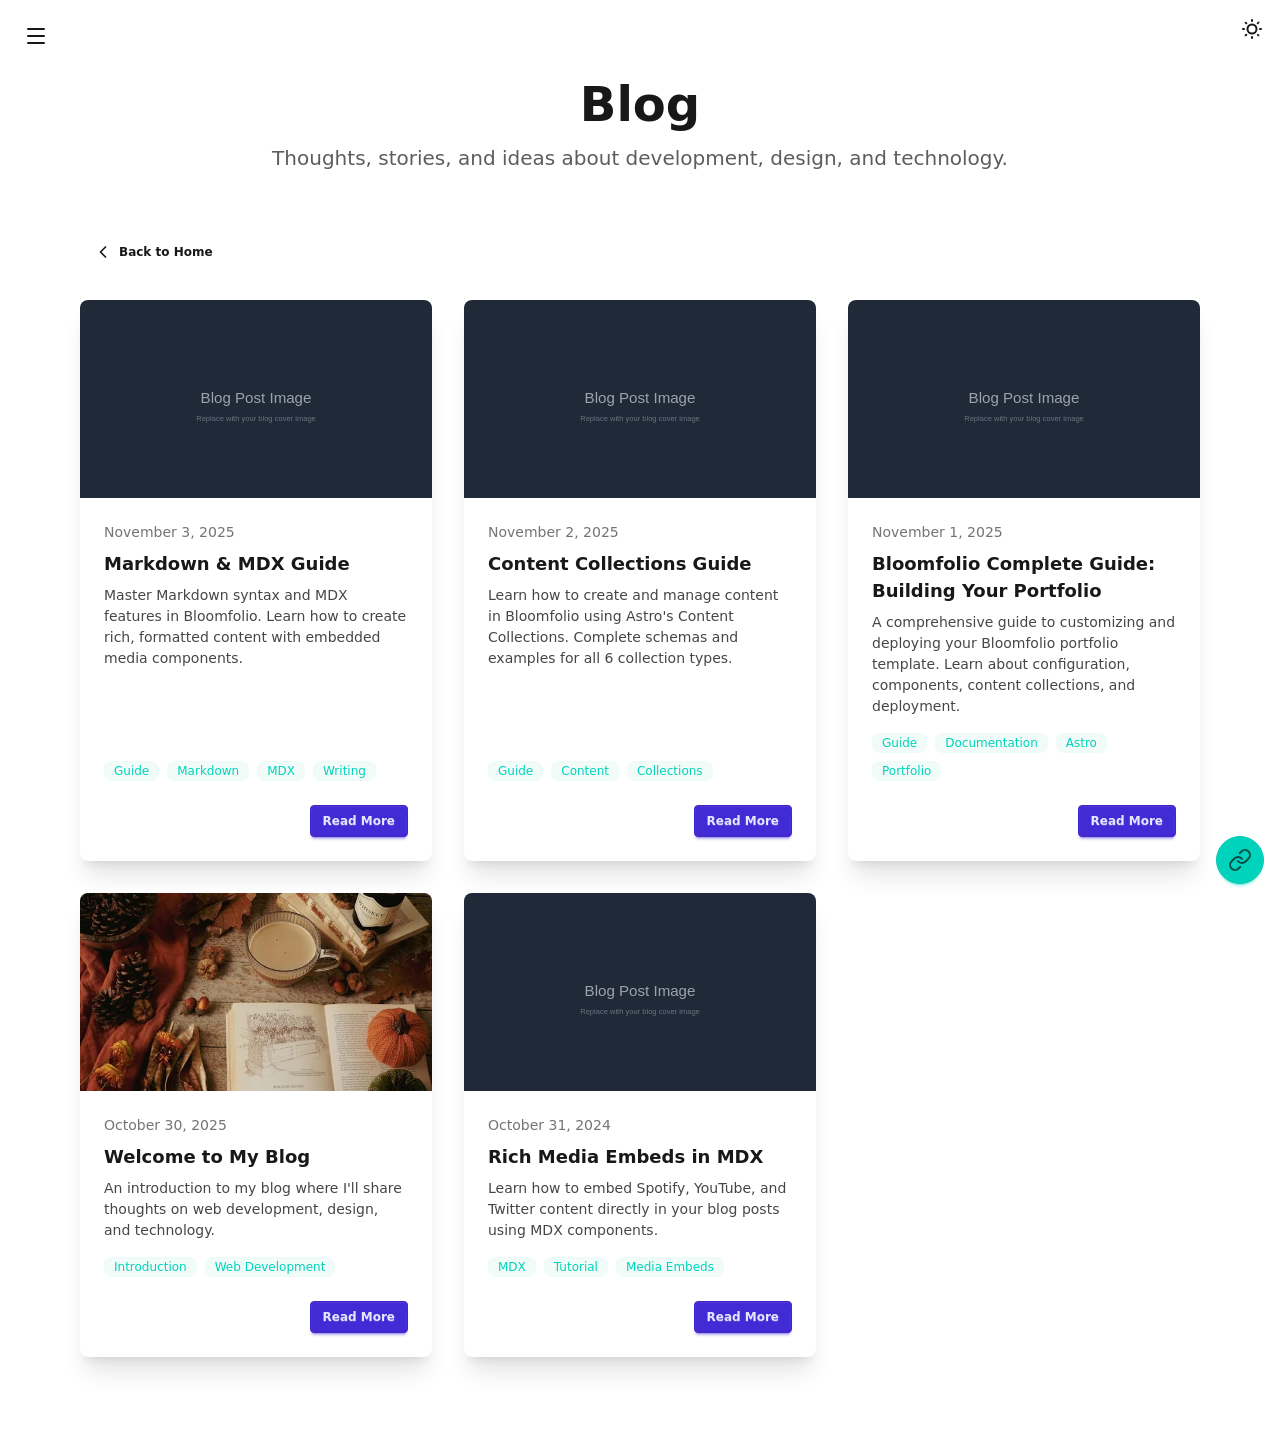
==== blog/index.html @ 1ecccb60 "Deploy creative site - 66a330e2625cd8b9a84252e599fe487ab32fcddf ross-kirk/mainpage-bloomfolio@66a330" ====
<!DOCTYPE html><html lang="en" data-astro-transition-scope="astro-smooz4hq-1"> <head><meta charset="UTF-8"><meta name="viewport" content="width=device-width"><meta name="description" content="Read my latest blog posts and articles"><link rel="icon" type="image/svg+xml" href="/favicon.svg"><meta name="generator" content="Astro v5.16.6"><title>Blog - Bloomfolio</title><!-- View Transitions --><meta name="astro-view-transitions-enabled" content="true"><meta name="astro-view-transitions-fallback" content="animate"><script type="module" src="/_astro/ClientRouter.astro_astro_type_script_index_0_lang.QW52Ox2j.js"></script><!-- Open Graph / Social Media --><meta property="og:title" content="Blog - Bloomfolio"><meta property="og:description" content="Read my latest blog posts and articles"><meta property="og:type" content="website"><meta property="og:url" content="http://localhost:4323"><meta property="og:image" content="http://localhost:4323/images/og_home.png"><!-- Twitter --><meta name="twitter:card" content="summary_large_image"><meta name="twitter:title" content="Blog - Bloomfolio"><meta name="twitter:description" content="Read my latest blog posts and articles"><meta name="twitter:image" content="http://localhost:4323/images/og_home.png"><!-- TikTok Embed Script --><script async src="https://www.tiktok.com/embed.js"></script><link rel="stylesheet" href="/_astro/_slug_.D7kKIoTO.css"><style>[data-astro-transition-scope="astro-smooz4hq-1"] { view-transition-name: astro-smooz4hq-1; }@layer astro { ::view-transition-old(astro-smooz4hq-1) { 
	animation-duration: 0.3s;
	animation-timing-function: ease-in-out;
	animation-fill-mode: forwards;
	animation-name: blurFadeOut; }::view-transition-new(astro-smooz4hq-1) { 
	animation-duration: 0.3s;
	animation-timing-function: ease-in-out;
	animation-fill-mode: backwards;
	animation-name: blurFadeIn; }[data-astro-transition=back]::view-transition-old(astro-smooz4hq-1) { 
	animation-duration: 0.3s;
	animation-timing-function: ease-in-out;
	animation-fill-mode: forwards;
	animation-name: blurFadeOut; }[data-astro-transition=back]::view-transition-new(astro-smooz4hq-1) { 
	animation-duration: 0.3s;
	animation-timing-function: ease-in-out;
	animation-fill-mode: backwards;
	animation-name: blurFadeIn; } }[data-astro-transition-fallback="old"] [data-astro-transition-scope="astro-smooz4hq-1"],
			[data-astro-transition-fallback="old"][data-astro-transition-scope="astro-smooz4hq-1"] { 
	animation-duration: 0.3s;
	animation-timing-function: ease-in-out;
	animation-fill-mode: forwards;
	animation-name: blurFadeOut; }[data-astro-transition-fallback="new"] [data-astro-transition-scope="astro-smooz4hq-1"],
			[data-astro-transition-fallback="new"][data-astro-transition-scope="astro-smooz4hq-1"] { 
	animation-duration: 0.3s;
	animation-timing-function: ease-in-out;
	animation-fill-mode: backwards;
	animation-name: blurFadeIn; }[data-astro-transition=back][data-astro-transition-fallback="old"] [data-astro-transition-scope="astro-smooz4hq-1"],
			[data-astro-transition=back][data-astro-transition-fallback="old"][data-astro-transition-scope="astro-smooz4hq-1"] { 
	animation-duration: 0.3s;
	animation-timing-function: ease-in-out;
	animation-fill-mode: forwards;
	animation-name: blurFadeOut; }[data-astro-transition=back][data-astro-transition-fallback="new"] [data-astro-transition-scope="astro-smooz4hq-1"],
			[data-astro-transition=back][data-astro-transition-fallback="new"][data-astro-transition-scope="astro-smooz4hq-1"] { 
	animation-duration: 0.3s;
	animation-timing-function: ease-in-out;
	animation-fill-mode: backwards;
	animation-name: blurFadeIn; }</style></head> <body class="min-h-screen"> <!-- Burger Menu - Fixed Position --> <div class="burger-menu-container fixed top-4 left-4 z-50" data-astro-cid-barybgjo> <button id="burger-menu-btn" class="btn btn-circle btn-ghost" aria-label="Toggle navigation menu" aria-expanded="false" data-astro-cid-barybgjo> <svg xmlns="http://www.w3.org/2000/svg" width="24" height="24" viewBox="0 0 24 24" fill="none" stroke="currentColor" stroke-width="2" stroke-linecap="round" stroke-linejoin="round" id="menu-icon" data-astro-cid-barybgjo="true" class="lucide lucide-menu size-6"> <path d="M4 5h16"></path><path d="M4 12h16"></path><path d="M4 19h16"></path>  </svg> <svg xmlns="http://www.w3.org/2000/svg" width="24" height="24" viewBox="0 0 24 24" fill="none" stroke="currentColor" stroke-width="2" stroke-linecap="round" stroke-linejoin="round" id="close-icon" data-astro-cid-barybgjo="true" class="lucide lucide-x size-6 hidden"> <path d="M18 6 6 18"></path><path d="m6 6 12 12"></path>  </svg> </button> <nav id="burger-menu" class="menu bg-base-100 shadow-2xl rounded-box p-4 min-w-[200px] hidden absolute top-14 left-0" data-astro-cid-barybgjo> <ul class="menu-items" data-astro-cid-barybgjo> <li data-astro-cid-barybgjo> <a href="#hero" class="menu-item btn btn-ghost justify-start" data-section="hero" data-astro-cid-barybgjo> Home </a> </li><li data-astro-cid-barybgjo> <a href="#about" class="menu-item btn btn-ghost justify-start" data-section="about" data-astro-cid-barybgjo> About </a> </li><li data-astro-cid-barybgjo> <a href="#projects" class="menu-item btn btn-ghost justify-start" data-section="projects" data-astro-cid-barybgjo> Projects </a> </li><li data-astro-cid-barybgjo> <a href="#tiktok" class="menu-item btn btn-ghost justify-start" data-section="tiktok" data-astro-cid-barybgjo> TikTok </a> </li><li data-astro-cid-barybgjo> <a href="#blog" class="menu-item btn btn-ghost justify-start" data-section="blog" data-astro-cid-barybgjo> Blog </a> </li><li data-astro-cid-barybgjo> <a href="#contact" class="menu-item btn btn-ghost justify-start" data-section="contact" data-astro-cid-barybgjo> Contact </a> </li> </ul> </nav> </div> <script type="module">const o=document.getElementById("burger-menu-btn"),s=document.getElementById("burger-menu"),d=document.getElementById("menu-icon"),a=document.getElementById("close-icon"),r=document.querySelectorAll(".menu-item");let t=!1;o?.addEventListener("click",e=>{e.stopPropagation(),m()});s?.addEventListener("mouseleave",()=>{t&&i()});document.addEventListener("click",e=>{t&&!s?.contains(e.target)&&!o?.contains(e.target)&&i()});r.forEach(e=>{e.addEventListener("click",n=>{n.preventDefault();const c=e.getAttribute("data-section");c&&(l(c),i())})});function m(){t=!t,t?f():i()}function f(){s?.classList.remove("hidden"),d?.classList.add("hidden"),a?.classList.remove("hidden"),o?.setAttribute("aria-expanded","true"),t=!0}function i(){s?.classList.add("hidden"),d?.classList.remove("hidden"),a?.classList.add("hidden"),o?.setAttribute("aria-expanded","false"),t=!1}function l(e){if(e==="hero"){window.history.pushState(null,"","#"),window.scrollTo({top:0,behavior:"smooth"});return}const n=document.getElementById(e);if(n){window.history.pushState(null,"",`#${e}`);const u=n.offsetTop-80;window.scrollTo({top:u,behavior:"smooth"})}}if(window.location.hash){const e=window.location.hash.substring(1);setTimeout(()=>{l(e)},100)}</script>  <!-- Theme Controls - Fixed Position --> <div class="fixed top-4 right-4 z-50"> <label class="swap swap-rotate"> <input type="checkbox" class="theme-controller" value="dark"> <!-- sun icon --> <svg class="swap-off fill-current w-6 h-6" xmlns="http://www.w3.org/2000/svg" viewBox="0 0 24 24"> <path d="M5.64,17l-.71.71a1,1,0,0,0,0,1.41,1,1,0,0,0,1.41,0l.71-.71A1,1,0,0,0,5.64,17ZM5,12a1,1,0,0,0-1-1H3a1,1,0,0,0,0,2H4A1,1,0,0,0,5,12Zm7-7a1,1,0,0,0,1-1V3a1,1,0,0,0-2,0V4A1,1,0,0,0,12,5ZM5.64,7.05a1,1,0,0,0,.7.29,1,1,0,0,0,.71-.29,1,1,0,0,0,0-1.41l-.71-.71A1,1,0,0,0,4.93,6.34Zm12,.29a1,1,0,0,0,.7-.29l.71-.71a1,1,0,1,0-1.41-1.41L17,5.64a1,1,0,0,0,0,1.41A1,1,0,0,0,17.66,7.34ZM21,11H20a1,1,0,0,0,0,2h1a1,1,0,0,0,0-2Zm-9,8a1,1,0,0,0-1,1v1a1,1,0,0,0,2,0V20A1,1,0,0,0,12,19ZM18.36,17A1,1,0,0,0,17,18.36l.71.71a1,1,0,0,0,1.41,0,1,1,0,0,0,0-1.41ZM12,6.5A5.5,5.5,0,1,0,17.5,12,5.51,5.51,0,0,0,12,6.5Zm0,9A3.5,3.5,0,1,1,15.5,12,3.5,3.5,0,0,1,12,15.5Z"></path> </svg> <!-- moon icon --> <svg class="swap-on fill-current w-6 h-6" xmlns="http://www.w3.org/2000/svg" viewBox="0 0 24 24"> <path d="M21.64,13a1,1,0,0,0-1.05-.14,8.05,8.05,0,0,1-3.37.73A8.15,8.15,0,0,1,9.08,5.49a8.59,8.59,0,0,1,.25-2A1,1,0,0,0,8,2.36,10.14,10.14,0,1,0,22,14.05,1,1,0,0,0,21.64,13Zm-9.5,6.69A8.14,8.14,0,0,1,7.08,5.22v.27A10.15,10.15,0,0,0,17.22,15.63a9.79,9.79,0,0,0,2.1-.22A8.11,8.11,0,0,1,12.14,19.73Z"></path> </svg> </label> <script>
  // Set theme on page load based on localStorage or system preference
  function setTheme() {
    const theme = localStorage.getItem('theme') ||
                  (window.matchMedia('(prefers-color-scheme: dark)').matches ? 'dark' : 'light');
    document.documentElement.setAttribute('data-theme', theme);
    const toggle = document.querySelector('.theme-controller');
    if (toggle) {
      toggle.checked = theme === 'dark';
    }
  }

  // Update theme when toggle is clicked
  document.addEventListener('change', (e) => {
    const target = e.target;
    if (target.classList.contains('theme-controller')) {
      const theme = target.checked ? 'dark' : 'light';
      document.documentElement.setAttribute('data-theme', theme);
      localStorage.setItem('theme', theme);
    }
  });

  // Run on page load
  setTheme();

  // Run after view transitions
  document.addEventListener('astro:after-swap', setTheme);
</script> </div>  <main class="max-w-6xl mx-auto px-4 py-20"> <!-- Header --> <div class="text-center mb-16"> <h1 class="text-5xl font-bold mb-4">Blog</h1> <p class="text-xl text-base-content/70">
Thoughts, stories, and ideas about development, design, and technology.
</p> </div> <!-- Back to Home --> <div class="mb-8"> <a href="/" class="btn btn-ghost btn-sm"> <svg xmlns="http://www.w3.org/2000/svg" width="20" height="20" viewBox="0 0 24 24" fill="none" stroke="currentColor" stroke-width="2" stroke-linecap="round" stroke-linejoin="round"> <path d="m15 18-6-6 6-6"></path> </svg>
Back to Home
</a> </div> <!-- Blog Posts Grid --> <div class="grid grid-cols-1 md:grid-cols-2 lg:grid-cols-3 gap-8"> <article class="card bg-base-100 shadow-xl hover:shadow-2xl transition-shadow"> <figure class="aspect-video"> <img src="/_astro/placeholder-blog.uGWndONp_Z1JJ6SI.svg" alt="Markdown &#38; MDX Guide" loading="lazy" decoding="async" fetchpriority="auto" width="600" height="400" class="w-full h-full object-cover"> </figure> <div class="card-body"> <time class="text-sm text-base-content/60"> November 3, 2025 </time> <h2 class="card-title hover:text-primary transition-colors"> <a href="/blog/guides/markdown-guide">Markdown &amp; MDX Guide</a> </h2> <p class="text-base-content/80">Master Markdown syntax and MDX features in Bloomfolio. Learn how to create rich, formatted content with embedded media components.</p> <div class="flex flex-wrap gap-2 mt-2"> <span class="badge badge-sm badge-soft badge-accent">Guide</span><span class="badge badge-sm badge-soft badge-accent">Markdown</span><span class="badge badge-sm badge-soft badge-accent">MDX</span><span class="badge badge-sm badge-soft badge-accent">Writing</span> </div> <div class="card-actions justify-end mt-4"> <a href="/blog/guides/markdown-guide" class="btn btn-primary btn-sm">
Read More
</a> </div> </div> </article><article class="card bg-base-100 shadow-xl hover:shadow-2xl transition-shadow"> <figure class="aspect-video"> <img src="/_astro/placeholder-blog.uGWndONp_Z1JJ6SI.svg" alt="Content Collections Guide" loading="lazy" decoding="async" fetchpriority="auto" width="600" height="400" class="w-full h-full object-cover"> </figure> <div class="card-body"> <time class="text-sm text-base-content/60"> November 2, 2025 </time> <h2 class="card-title hover:text-primary transition-colors"> <a href="/blog/guides/content-collections-guide">Content Collections Guide</a> </h2> <p class="text-base-content/80">Learn how to create and manage content in Bloomfolio using Astro&#39;s Content Collections. Complete schemas and examples for all 6 collection types.</p> <div class="flex flex-wrap gap-2 mt-2"> <span class="badge badge-sm badge-soft badge-accent">Guide</span><span class="badge badge-sm badge-soft badge-accent">Content</span><span class="badge badge-sm badge-soft badge-accent">Collections</span> </div> <div class="card-actions justify-end mt-4"> <a href="/blog/guides/content-collections-guide" class="btn btn-primary btn-sm">
Read More
</a> </div> </div> </article><article class="card bg-base-100 shadow-xl hover:shadow-2xl transition-shadow"> <figure class="aspect-video"> <img src="/_astro/placeholder-blog.uGWndONp_Z1JJ6SI.svg" alt="Bloomfolio Complete Guide: Building Your Portfolio" loading="lazy" decoding="async" fetchpriority="auto" width="600" height="400" class="w-full h-full object-cover"> </figure> <div class="card-body"> <time class="text-sm text-base-content/60"> November 1, 2025 </time> <h2 class="card-title hover:text-primary transition-colors"> <a href="/blog/guides/bloomfolio-complete-guide">Bloomfolio Complete Guide: Building Your Portfolio</a> </h2> <p class="text-base-content/80">A comprehensive guide to customizing and deploying your Bloomfolio portfolio template. Learn about configuration, components, content collections, and deployment.</p> <div class="flex flex-wrap gap-2 mt-2"> <span class="badge badge-sm badge-soft badge-accent">Guide</span><span class="badge badge-sm badge-soft badge-accent">Documentation</span><span class="badge badge-sm badge-soft badge-accent">Astro</span><span class="badge badge-sm badge-soft badge-accent">Portfolio</span> </div> <div class="card-actions justify-end mt-4"> <a href="/blog/guides/bloomfolio-complete-guide" class="btn btn-primary btn-sm">
Read More
</a> </div> </div> </article><article class="card bg-base-100 shadow-xl hover:shadow-2xl transition-shadow"> <figure class="aspect-video"> <img src="/_astro/blog_post.BPIRZdsn_ZJby6Y.webp" alt="Welcome to My Blog" loading="lazy" decoding="async" fetchpriority="auto" width="600" height="400" class="w-full h-full object-cover"> </figure> <div class="card-body"> <time class="text-sm text-base-content/60"> October 30, 2025 </time> <h2 class="card-title hover:text-primary transition-colors"> <a href="/blog/welcome-post">Welcome to My Blog</a> </h2> <p class="text-base-content/80">An introduction to my blog where I&#39;ll share thoughts on web development, design, and technology.</p> <div class="flex flex-wrap gap-2 mt-2"> <span class="badge badge-sm badge-soft badge-accent">Introduction</span><span class="badge badge-sm badge-soft badge-accent">Web Development</span> </div> <div class="card-actions justify-end mt-4"> <a href="/blog/welcome-post" class="btn btn-primary btn-sm">
Read More
</a> </div> </div> </article><article class="card bg-base-100 shadow-xl hover:shadow-2xl transition-shadow"> <figure class="aspect-video"> <img src="/_astro/placeholder-blog.uGWndONp_Z1JJ6SI.svg" alt="Rich Media Embeds in MDX" loading="lazy" decoding="async" fetchpriority="auto" width="600" height="400" class="w-full h-full object-cover"> </figure> <div class="card-body"> <time class="text-sm text-base-content/60"> October 31, 2024 </time> <h2 class="card-title hover:text-primary transition-colors"> <a href="/blog/embed-examples">Rich Media Embeds in MDX</a> </h2> <p class="text-base-content/80">Learn how to embed Spotify, YouTube, and Twitter content directly in your blog posts using MDX components.</p> <div class="flex flex-wrap gap-2 mt-2"> <span class="badge badge-sm badge-soft badge-accent">MDX</span><span class="badge badge-sm badge-soft badge-accent">Tutorial</span><span class="badge badge-sm badge-soft badge-accent">Media Embeds</span> </div> <div class="card-actions justify-end mt-4"> <a href="/blog/embed-examples" class="btn btn-primary btn-sm">
Read More
</a> </div> </div> </article> </div> </main>  <div class="fab fab-flower"> <!-- a focusable div with tabindex is necessary to work on all browsers. role="button" is necessary for accessibility --> <div class="tooltip tooltip-top" data-tip="More links"> <div tabindex="0" role="button" class="btn btn-lg btn-accent btn-circle"> <svg xmlns="http://www.w3.org/2000/svg" width="24" height="24" viewBox="0 0 24 24" fill="none" stroke="currentColor" stroke-width="2" stroke-linecap="round" stroke-linejoin="round" class="lucide lucide-link size-6"> <path d="M10 13a5 5 0 0 0 7.54.54l3-3a5 5 0 0 0-7.07-7.07l-1.72 1.71"></path><path d="M14 11a5 5 0 0 0-7.54-.54l-3 3a5 5 0 0 0 7.07 7.07l1.71-1.71"></path>  </svg> </div> </div> <!-- Main Action button replaces the original button when FAB is open --> <div class="fab-close">
Close <span class="btn btn-circle btn-lg btn-error">✕</span> </div> <!-- buttons that show up when FAB is open --> <div class="tooltip tooltip-left" data-tip="Bloomfolio Guide"> <a href="/blog/guides/bloomfolio-complete-guide" class="btn btn-lg btn-circle"> <svg xmlns="http://www.w3.org/2000/svg" width="24" height="24" viewBox="0 0 24 24" fill="none" stroke="currentColor" stroke-width="2" stroke-linecap="round" stroke-linejoin="round" class="lucide lucide-flower-2 size-5"> <path d="M12 5a3 3 0 1 1 3 3m-3-3a3 3 0 1 0-3 3m3-3v1M9 8a3 3 0 1 0 3 3M9 8h1m5 0a3 3 0 1 1-3 3m3-3h-1m-2 3v-1"></path><circle cx="12" cy="8" r="2"></circle><path d="M12 10v12"></path><path d="M12 22c4.2 0 7-1.667 7-5-4.2 0-7 1.667-7 5Z"></path><path d="M12 22c-4.2 0-7-1.667-7-5 4.2 0 7 1.667 7 5Z"></path>  </svg> </a> </div><div class="tooltip tooltip-left" data-tip="Content Guide"> <a href="/blog/guides/content-collections-guide" class="btn btn-lg btn-circle"> <svg xmlns="http://www.w3.org/2000/svg" width="24" height="24" viewBox="0 0 24 24" fill="none" stroke="currentColor" stroke-width="2" stroke-linecap="round" stroke-linejoin="round" class="lucide lucide-book-open size-5"> <path d="M12 7v14"></path><path d="M3 18a1 1 0 0 1-1-1V4a1 1 0 0 1 1-1h5a4 4 0 0 1 4 4 4 4 0 0 1 4-4h5a1 1 0 0 1 1 1v13a1 1 0 0 1-1 1h-6a3 3 0 0 0-3 3 3 3 0 0 0-3-3z"></path>  </svg> </a> </div><div class="tooltip tooltip-left" data-tip="Markdown Guide"> <a href="/blog/guides/markdown-guide" class="btn btn-lg btn-circle"> <svg xmlns="http://www.w3.org/2000/svg" width="24" height="24" viewBox="0 0 24 24" fill="none" stroke="currentColor" stroke-width="2" stroke-linecap="round" stroke-linejoin="round" class="lucide lucide-file-text size-5"> <path d="M6 22a2 2 0 0 1-2-2V4a2 2 0 0 1 2-2h8a2.4 2.4 0 0 1 1.704.706l3.588 3.588A2.4 2.4 0 0 1 20 8v12a2 2 0 0 1-2 2z"></path><path d="M14 2v5a1 1 0 0 0 1 1h5"></path><path d="M10 9H8"></path><path d="M16 13H8"></path><path d="M16 17H8"></path>  </svg> </a> </div><div class="tooltip tooltip-left" data-tip="GitHub Repo"> <a href="https://github.com/lauroguedes/bloomfolio" class="btn btn-lg btn-circle"> <svg xmlns="http://www.w3.org/2000/svg" width="24" height="24" viewBox="0 0 24 24" fill="none" stroke="currentColor" stroke-width="2" stroke-linecap="round" stroke-linejoin="round" class="lucide lucide-code-xml size-5"> <path d="m18 16 4-4-4-4"></path><path d="m6 8-4 4 4 4"></path><path d="m14.5 4-5 16"></path>  </svg> </a> </div> </div> <!-- Smooth Scroll -->  </body> </html>
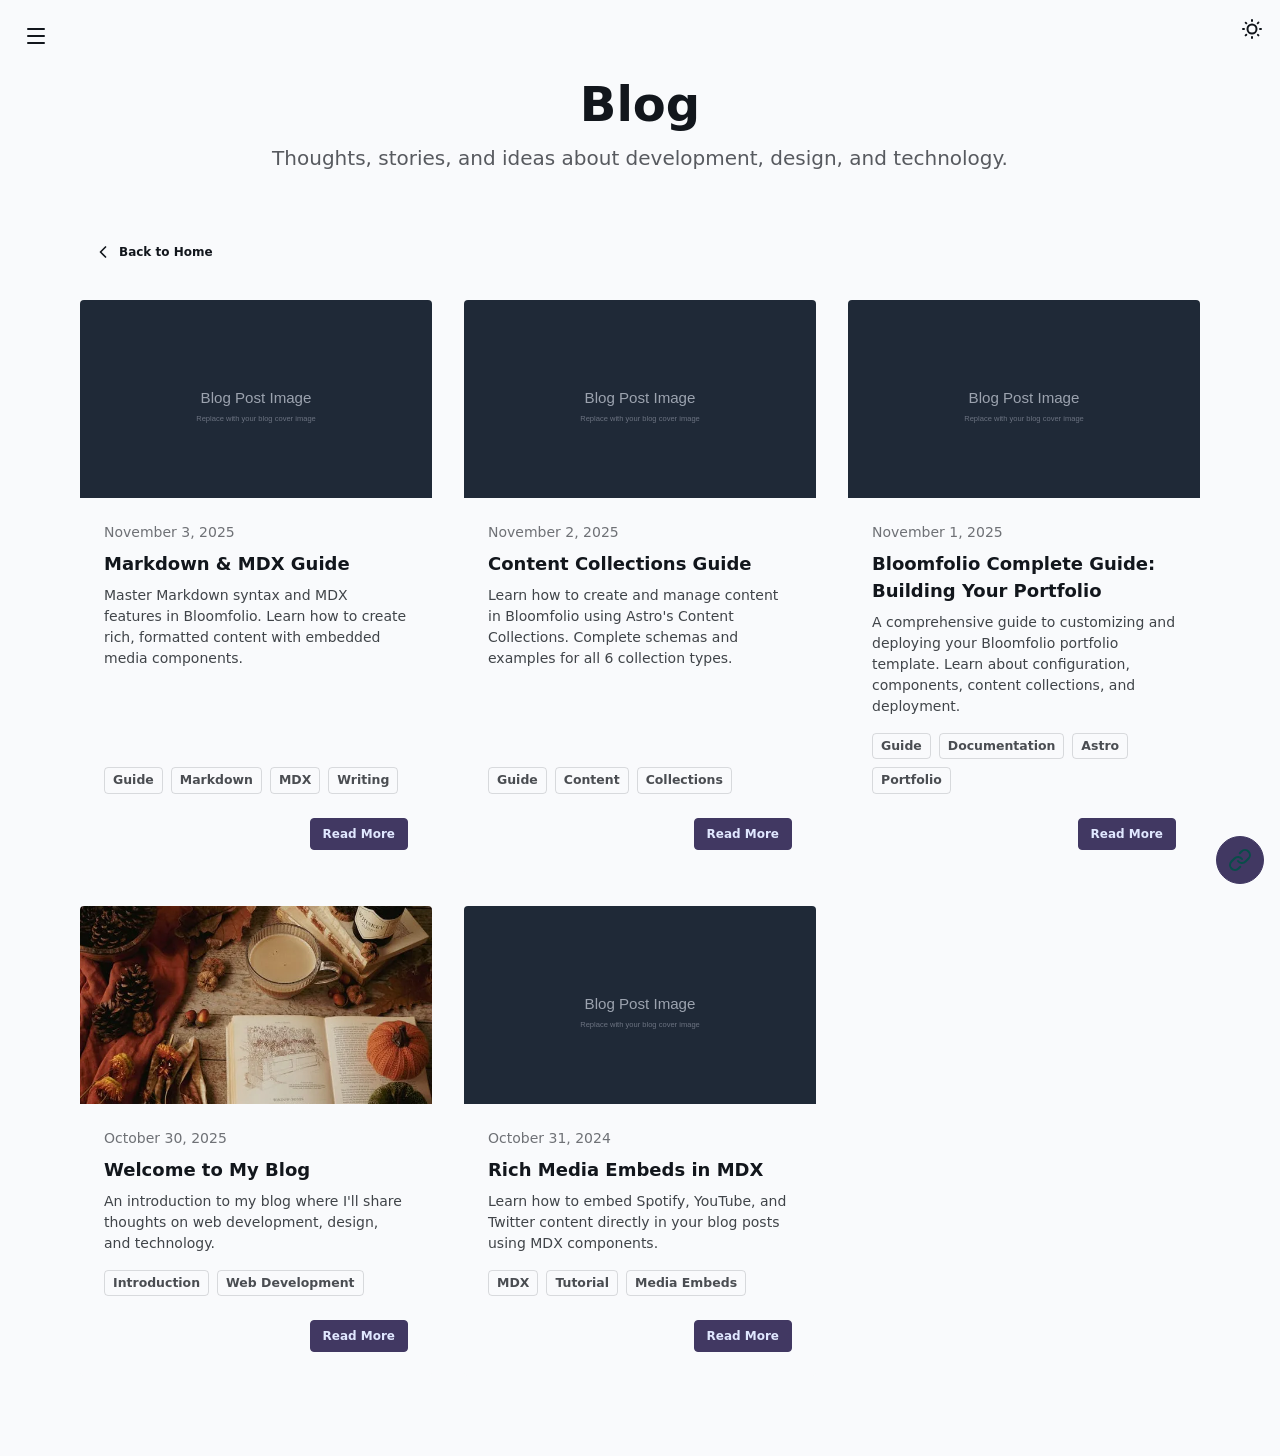
==== commit ed00e18f: "Deploy creative site - 3b77645be23fb8b050b2f5cd7e70c2909ab74274 ross-kirk/mainpage-bloomfolio@3b7764" ====
--- a/blog/index.html
+++ b/blog/index.html
@@ -1,4 +1,6 @@
-<!DOCTYPE html><html lang="en" data-astro-transition-scope="astro-smooz4hq-1"> <head><meta charset="UTF-8"><meta name="viewport" content="width=device-width"><meta name="description" content="Read my latest blog posts and articles"><link rel="icon" type="image/svg+xml" href="/favicon.svg"><meta name="generator" content="Astro v5.16.6"><title>Blog - Bloomfolio</title><!-- View Transitions --><meta name="astro-view-transitions-enabled" content="true"><meta name="astro-view-transitions-fallback" content="animate"><script type="module" src="/_astro/ClientRouter.astro_astro_type_script_index_0_lang.QW52Ox2j.js"></script><!-- Open Graph / Social Media --><meta property="og:title" content="Blog - Bloomfolio"><meta property="og:description" content="Read my latest blog posts and articles"><meta property="og:type" content="website"><meta property="og:url" content="http://localhost:4323"><meta property="og:image" content="http://localhost:4323/images/og_home.png"><!-- Twitter --><meta name="twitter:card" content="summary_large_image"><meta name="twitter:title" content="Blog - Bloomfolio"><meta name="twitter:description" content="Read my latest blog posts and articles"><meta name="twitter:image" content="http://localhost:4323/images/og_home.png"><!-- TikTok Embed Script --><script async src="https://www.tiktok.com/embed.js"></script><link rel="stylesheet" href="/_astro/_slug_.D7kKIoTO.css"><style>[data-astro-transition-scope="astro-smooz4hq-1"] { view-transition-name: astro-smooz4hq-1; }@layer astro { ::view-transition-old(astro-smooz4hq-1) { 
+<!DOCTYPE html><html lang="en" data-astro-transition-scope="astro-smooz4hq-1"> <head><meta charset="UTF-8"><meta name="viewport" content="width=device-width"><meta name="description" content="Read my latest blog posts and articles"><link rel="icon" type="image/svg+xml" href="/favicon.svg"><meta name="generator" content="Astro v5.18.2"><title>Blog - Bloomfolio</title><!-- View Transitions --><meta name="astro-view-transitions-enabled" content="true"><meta name="astro-view-transitions-fallback" content="animate"><script type="module" src="/_astro/ClientRouter.astro_astro_type_script_index_0_lang.CDGfc0hd.js"></script><!-- Open Graph / Social Media --><meta property="og:title" content="Blog - Bloomfolio"><meta property="og:description" content="Read my latest blog posts and articles"><meta property="og:type" content="website"><meta property="og:url" content="http://localhost:4323"><meta property="og:image" content="http://localhost:4323/images/og_home.png"><!-- Twitter --><meta name="twitter:card" content="summary_large_image"><meta name="twitter:title" content="Blog - Bloomfolio"><meta name="twitter:description" content="Read my latest blog posts and articles"><meta name="twitter:image" content="http://localhost:4323/images/og_home.png"><!-- TikTok Embed Script --><script async src="https://www.tiktok.com/embed.js"></script><link rel="stylesheet" href="/_astro/_slug_.BrUccYA_.css">
+<style>.skill-token[data-astro-cid-sidjayen]{display:inline-flex;align-items:center;min-height:1.65rem;border:1px solid color-mix(in srgb,var(--color-base-content) 14%,transparent);border-radius:.25rem;padding:.15rem .5rem;color:color-mix(in srgb,var(--color-base-content) 76%,transparent);font-size:.78rem;font-weight:600;line-height:1}
+</style><style>[data-astro-transition-scope="astro-smooz4hq-1"] { view-transition-name: astro-smooz4hq-1; }@layer astro { ::view-transition-old(astro-smooz4hq-1) { 
 	animation-duration: 0.3s;
 	animation-timing-function: ease-in-out;
 	animation-fill-mode: forwards;
@@ -65,15 +67,15 @@
 Thoughts, stories, and ideas about development, design, and technology.
 </p> </div> <!-- Back to Home --> <div class="mb-8"> <a href="/" class="btn btn-ghost btn-sm"> <svg xmlns="http://www.w3.org/2000/svg" width="20" height="20" viewBox="0 0 24 24" fill="none" stroke="currentColor" stroke-width="2" stroke-linecap="round" stroke-linejoin="round"> <path d="m15 18-6-6 6-6"></path> </svg>
 Back to Home
-</a> </div> <!-- Blog Posts Grid --> <div class="grid grid-cols-1 md:grid-cols-2 lg:grid-cols-3 gap-8"> <article class="card bg-base-100 shadow-xl hover:shadow-2xl transition-shadow"> <figure class="aspect-video"> <img src="/_astro/placeholder-blog.uGWndONp_Z1JJ6SI.svg" alt="Markdown &#38; MDX Guide" loading="lazy" decoding="async" fetchpriority="auto" width="600" height="400" class="w-full h-full object-cover"> </figure> <div class="card-body"> <time class="text-sm text-base-content/60"> November 3, 2025 </time> <h2 class="card-title hover:text-primary transition-colors"> <a href="/blog/guides/markdown-guide">Markdown &amp; MDX Guide</a> </h2> <p class="text-base-content/80">Master Markdown syntax and MDX features in Bloomfolio. Learn how to create rich, formatted content with embedded media components.</p> <div class="flex flex-wrap gap-2 mt-2"> <span class="badge badge-sm badge-soft badge-accent">Guide</span><span class="badge badge-sm badge-soft badge-accent">Markdown</span><span class="badge badge-sm badge-soft badge-accent">MDX</span><span class="badge badge-sm badge-soft badge-accent">Writing</span> </div> <div class="card-actions justify-end mt-4"> <a href="/blog/guides/markdown-guide" class="btn btn-primary btn-sm">
+</a> </div> <!-- Blog Posts Grid --> <div class="grid grid-cols-1 md:grid-cols-2 lg:grid-cols-3 gap-8"> <article class="card bg-base-100 shadow-xl hover:shadow-2xl transition-shadow"> <figure class="aspect-video"> <img src="/_astro/placeholder-blog.uGWndONp_1X0ad7.svg" alt="Markdown &#38; MDX Guide" loading="lazy" decoding="async" fetchpriority="auto" width="600" height="400" class="w-full h-full object-cover"> </figure> <div class="card-body"> <time class="text-sm text-base-content/60"> November 3, 2025 </time> <h2 class="card-title hover:text-primary transition-colors"> <a href="/blog/guides/markdown-guide">Markdown &amp; MDX Guide</a> </h2> <p class="text-base-content/80">Master Markdown syntax and MDX features in Bloomfolio. Learn how to create rich, formatted content with embedded media components.</p> <div class="flex flex-wrap gap-2 mt-2"> <span class="skill-token" data-astro-cid-sidjayen>Guide</span> <span class="skill-token" data-astro-cid-sidjayen>Markdown</span> <span class="skill-token" data-astro-cid-sidjayen>MDX</span> <span class="skill-token" data-astro-cid-sidjayen>Writing</span>  </div> <div class="card-actions justify-end mt-4"> <a href="/blog/guides/markdown-guide" class="btn btn-primary btn-sm">
 Read More
-</a> </div> </div> </article><article class="card bg-base-100 shadow-xl hover:shadow-2xl transition-shadow"> <figure class="aspect-video"> <img src="/_astro/placeholder-blog.uGWndONp_Z1JJ6SI.svg" alt="Content Collections Guide" loading="lazy" decoding="async" fetchpriority="auto" width="600" height="400" class="w-full h-full object-cover"> </figure> <div class="card-body"> <time class="text-sm text-base-content/60"> November 2, 2025 </time> <h2 class="card-title hover:text-primary transition-colors"> <a href="/blog/guides/content-collections-guide">Content Collections Guide</a> </h2> <p class="text-base-content/80">Learn how to create and manage content in Bloomfolio using Astro&#39;s Content Collections. Complete schemas and examples for all 6 collection types.</p> <div class="flex flex-wrap gap-2 mt-2"> <span class="badge badge-sm badge-soft badge-accent">Guide</span><span class="badge badge-sm badge-soft badge-accent">Content</span><span class="badge badge-sm badge-soft badge-accent">Collections</span> </div> <div class="card-actions justify-end mt-4"> <a href="/blog/guides/content-collections-guide" class="btn btn-primary btn-sm">
+</a> </div> </div> </article><article class="card bg-base-100 shadow-xl hover:shadow-2xl transition-shadow"> <figure class="aspect-video"> <img src="/_astro/placeholder-blog.uGWndONp_1X0ad7.svg" alt="Content Collections Guide" loading="lazy" decoding="async" fetchpriority="auto" width="600" height="400" class="w-full h-full object-cover"> </figure> <div class="card-body"> <time class="text-sm text-base-content/60"> November 2, 2025 </time> <h2 class="card-title hover:text-primary transition-colors"> <a href="/blog/guides/content-collections-guide">Content Collections Guide</a> </h2> <p class="text-base-content/80">Learn how to create and manage content in Bloomfolio using Astro&#39;s Content Collections. Complete schemas and examples for all 6 collection types.</p> <div class="flex flex-wrap gap-2 mt-2"> <span class="skill-token" data-astro-cid-sidjayen>Guide</span> <span class="skill-token" data-astro-cid-sidjayen>Content</span> <span class="skill-token" data-astro-cid-sidjayen>Collections</span>  </div> <div class="card-actions justify-end mt-4"> <a href="/blog/guides/content-collections-guide" class="btn btn-primary btn-sm">
 Read More
-</a> </div> </div> </article><article class="card bg-base-100 shadow-xl hover:shadow-2xl transition-shadow"> <figure class="aspect-video"> <img src="/_astro/placeholder-blog.uGWndONp_Z1JJ6SI.svg" alt="Bloomfolio Complete Guide: Building Your Portfolio" loading="lazy" decoding="async" fetchpriority="auto" width="600" height="400" class="w-full h-full object-cover"> </figure> <div class="card-body"> <time class="text-sm text-base-content/60"> November 1, 2025 </time> <h2 class="card-title hover:text-primary transition-colors"> <a href="/blog/guides/bloomfolio-complete-guide">Bloomfolio Complete Guide: Building Your Portfolio</a> </h2> <p class="text-base-content/80">A comprehensive guide to customizing and deploying your Bloomfolio portfolio template. Learn about configuration, components, content collections, and deployment.</p> <div class="flex flex-wrap gap-2 mt-2"> <span class="badge badge-sm badge-soft badge-accent">Guide</span><span class="badge badge-sm badge-soft badge-accent">Documentation</span><span class="badge badge-sm badge-soft badge-accent">Astro</span><span class="badge badge-sm badge-soft badge-accent">Portfolio</span> </div> <div class="card-actions justify-end mt-4"> <a href="/blog/guides/bloomfolio-complete-guide" class="btn btn-primary btn-sm">
+</a> </div> </div> </article><article class="card bg-base-100 shadow-xl hover:shadow-2xl transition-shadow"> <figure class="aspect-video"> <img src="/_astro/placeholder-blog.uGWndONp_1X0ad7.svg" alt="Bloomfolio Complete Guide: Building Your Portfolio" loading="lazy" decoding="async" fetchpriority="auto" width="600" height="400" class="w-full h-full object-cover"> </figure> <div class="card-body"> <time class="text-sm text-base-content/60"> November 1, 2025 </time> <h2 class="card-title hover:text-primary transition-colors"> <a href="/blog/guides/bloomfolio-complete-guide">Bloomfolio Complete Guide: Building Your Portfolio</a> </h2> <p class="text-base-content/80">A comprehensive guide to customizing and deploying your Bloomfolio portfolio template. Learn about configuration, components, content collections, and deployment.</p> <div class="flex flex-wrap gap-2 mt-2"> <span class="skill-token" data-astro-cid-sidjayen>Guide</span> <span class="skill-token" data-astro-cid-sidjayen>Documentation</span> <span class="skill-token" data-astro-cid-sidjayen>Astro</span> <span class="skill-token" data-astro-cid-sidjayen>Portfolio</span>  </div> <div class="card-actions justify-end mt-4"> <a href="/blog/guides/bloomfolio-complete-guide" class="btn btn-primary btn-sm">
 Read More
-</a> </div> </div> </article><article class="card bg-base-100 shadow-xl hover:shadow-2xl transition-shadow"> <figure class="aspect-video"> <img src="/_astro/blog_post.BPIRZdsn_ZJby6Y.webp" alt="Welcome to My Blog" loading="lazy" decoding="async" fetchpriority="auto" width="600" height="400" class="w-full h-full object-cover"> </figure> <div class="card-body"> <time class="text-sm text-base-content/60"> October 30, 2025 </time> <h2 class="card-title hover:text-primary transition-colors"> <a href="/blog/welcome-post">Welcome to My Blog</a> </h2> <p class="text-base-content/80">An introduction to my blog where I&#39;ll share thoughts on web development, design, and technology.</p> <div class="flex flex-wrap gap-2 mt-2"> <span class="badge badge-sm badge-soft badge-accent">Introduction</span><span class="badge badge-sm badge-soft badge-accent">Web Development</span> </div> <div class="card-actions justify-end mt-4"> <a href="/blog/welcome-post" class="btn btn-primary btn-sm">
+</a> </div> </div> </article><article class="card bg-base-100 shadow-xl hover:shadow-2xl transition-shadow"> <figure class="aspect-video"> <img src="/_astro/blog_post.BPIRZdsn_Z23eTVS.webp" alt="Welcome to My Blog" loading="lazy" decoding="async" fetchpriority="auto" width="600" height="400" class="w-full h-full object-cover"> </figure> <div class="card-body"> <time class="text-sm text-base-content/60"> October 30, 2025 </time> <h2 class="card-title hover:text-primary transition-colors"> <a href="/blog/welcome-post">Welcome to My Blog</a> </h2> <p class="text-base-content/80">An introduction to my blog where I&#39;ll share thoughts on web development, design, and technology.</p> <div class="flex flex-wrap gap-2 mt-2"> <span class="skill-token" data-astro-cid-sidjayen>Introduction</span> <span class="skill-token" data-astro-cid-sidjayen>Web Development</span>  </div> <div class="card-actions justify-end mt-4"> <a href="/blog/welcome-post" class="btn btn-primary btn-sm">
 Read More
-</a> </div> </div> </article><article class="card bg-base-100 shadow-xl hover:shadow-2xl transition-shadow"> <figure class="aspect-video"> <img src="/_astro/placeholder-blog.uGWndONp_Z1JJ6SI.svg" alt="Rich Media Embeds in MDX" loading="lazy" decoding="async" fetchpriority="auto" width="600" height="400" class="w-full h-full object-cover"> </figure> <div class="card-body"> <time class="text-sm text-base-content/60"> October 31, 2024 </time> <h2 class="card-title hover:text-primary transition-colors"> <a href="/blog/embed-examples">Rich Media Embeds in MDX</a> </h2> <p class="text-base-content/80">Learn how to embed Spotify, YouTube, and Twitter content directly in your blog posts using MDX components.</p> <div class="flex flex-wrap gap-2 mt-2"> <span class="badge badge-sm badge-soft badge-accent">MDX</span><span class="badge badge-sm badge-soft badge-accent">Tutorial</span><span class="badge badge-sm badge-soft badge-accent">Media Embeds</span> </div> <div class="card-actions justify-end mt-4"> <a href="/blog/embed-examples" class="btn btn-primary btn-sm">
+</a> </div> </div> </article><article class="card bg-base-100 shadow-xl hover:shadow-2xl transition-shadow"> <figure class="aspect-video"> <img src="/_astro/placeholder-blog.uGWndONp_1X0ad7.svg" alt="Rich Media Embeds in MDX" loading="lazy" decoding="async" fetchpriority="auto" width="600" height="400" class="w-full h-full object-cover"> </figure> <div class="card-body"> <time class="text-sm text-base-content/60"> October 31, 2024 </time> <h2 class="card-title hover:text-primary transition-colors"> <a href="/blog/embed-examples">Rich Media Embeds in MDX</a> </h2> <p class="text-base-content/80">Learn how to embed Spotify, YouTube, and Twitter content directly in your blog posts using MDX components.</p> <div class="flex flex-wrap gap-2 mt-2"> <span class="skill-token" data-astro-cid-sidjayen>MDX</span> <span class="skill-token" data-astro-cid-sidjayen>Tutorial</span> <span class="skill-token" data-astro-cid-sidjayen>Media Embeds</span>  </div> <div class="card-actions justify-end mt-4"> <a href="/blog/embed-examples" class="btn btn-primary btn-sm">
 Read More
 </a> </div> </div> </article> </div> </main>  <div class="fab fab-flower"> <!-- a focusable div with tabindex is necessary to work on all browsers. role="button" is necessary for accessibility --> <div class="tooltip tooltip-top" data-tip="More links"> <div tabindex="0" role="button" class="btn btn-lg btn-accent btn-circle"> <svg xmlns="http://www.w3.org/2000/svg" width="24" height="24" viewBox="0 0 24 24" fill="none" stroke="currentColor" stroke-width="2" stroke-linecap="round" stroke-linejoin="round" class="lucide lucide-link size-6"> <path d="M10 13a5 5 0 0 0 7.54.54l3-3a5 5 0 0 0-7.07-7.07l-1.72 1.71"></path><path d="M14 11a5 5 0 0 0-7.54-.54l-3 3a5 5 0 0 0 7.07 7.07l1.71-1.71"></path>  </svg> </div> </div> <!-- Main Action button replaces the original button when FAB is open --> <div class="fab-close">
 Close <span class="btn btn-circle btn-lg btn-error">✕</span> </div> <!-- buttons that show up when FAB is open --> <div class="tooltip tooltip-left" data-tip="Bloomfolio Guide"> <a href="/blog/guides/bloomfolio-complete-guide" class="btn btn-lg btn-circle"> <svg xmlns="http://www.w3.org/2000/svg" width="24" height="24" viewBox="0 0 24 24" fill="none" stroke="currentColor" stroke-width="2" stroke-linecap="round" stroke-linejoin="round" class="lucide lucide-flower-2 size-5"> <path d="M12 5a3 3 0 1 1 3 3m-3-3a3 3 0 1 0-3 3m3-3v1M9 8a3 3 0 1 0 3 3M9 8h1m5 0a3 3 0 1 1-3 3m3-3h-1m-2 3v-1"></path><circle cx="12" cy="8" r="2"></circle><path d="M12 10v12"></path><path d="M12 22c4.2 0 7-1.667 7-5-4.2 0-7 1.667-7 5Z"></path><path d="M12 22c-4.2 0-7-1.667-7-5 4.2 0 7 1.667 7 5Z"></path>  </svg> </a> </div><div class="tooltip tooltip-left" data-tip="Content Guide"> <a href="/blog/guides/content-collections-guide" class="btn btn-lg btn-circle"> <svg xmlns="http://www.w3.org/2000/svg" width="24" height="24" viewBox="0 0 24 24" fill="none" stroke="currentColor" stroke-width="2" stroke-linecap="round" stroke-linejoin="round" class="lucide lucide-book-open size-5"> <path d="M12 7v14"></path><path d="M3 18a1 1 0 0 1-1-1V4a1 1 0 0 1 1-1h5a4 4 0 0 1 4 4 4 4 0 0 1 4-4h5a1 1 0 0 1 1 1v13a1 1 0 0 1-1 1h-6a3 3 0 0 0-3 3 3 3 0 0 0-3-3z"></path>  </svg> </a> </div><div class="tooltip tooltip-left" data-tip="Markdown Guide"> <a href="/blog/guides/markdown-guide" class="btn btn-lg btn-circle"> <svg xmlns="http://www.w3.org/2000/svg" width="24" height="24" viewBox="0 0 24 24" fill="none" stroke="currentColor" stroke-width="2" stroke-linecap="round" stroke-linejoin="round" class="lucide lucide-file-text size-5"> <path d="M6 22a2 2 0 0 1-2-2V4a2 2 0 0 1 2-2h8a2.4 2.4 0 0 1 1.704.706l3.588 3.588A2.4 2.4 0 0 1 20 8v12a2 2 0 0 1-2 2z"></path><path d="M14 2v5a1 1 0 0 0 1 1h5"></path><path d="M10 9H8"></path><path d="M16 13H8"></path><path d="M16 17H8"></path>  </svg> </a> </div><div class="tooltip tooltip-left" data-tip="GitHub Repo"> <a href="https://github.com/lauroguedes/bloomfolio" class="btn btn-lg btn-circle"> <svg xmlns="http://www.w3.org/2000/svg" width="24" height="24" viewBox="0 0 24 24" fill="none" stroke="currentColor" stroke-width="2" stroke-linecap="round" stroke-linejoin="round" class="lucide lucide-code-xml size-5"> <path d="m18 16 4-4-4-4"></path><path d="m6 8-4 4 4 4"></path><path d="m14.5 4-5 16"></path>  </svg> </a> </div> </div> <!-- Smooth Scroll -->  </body> </html>
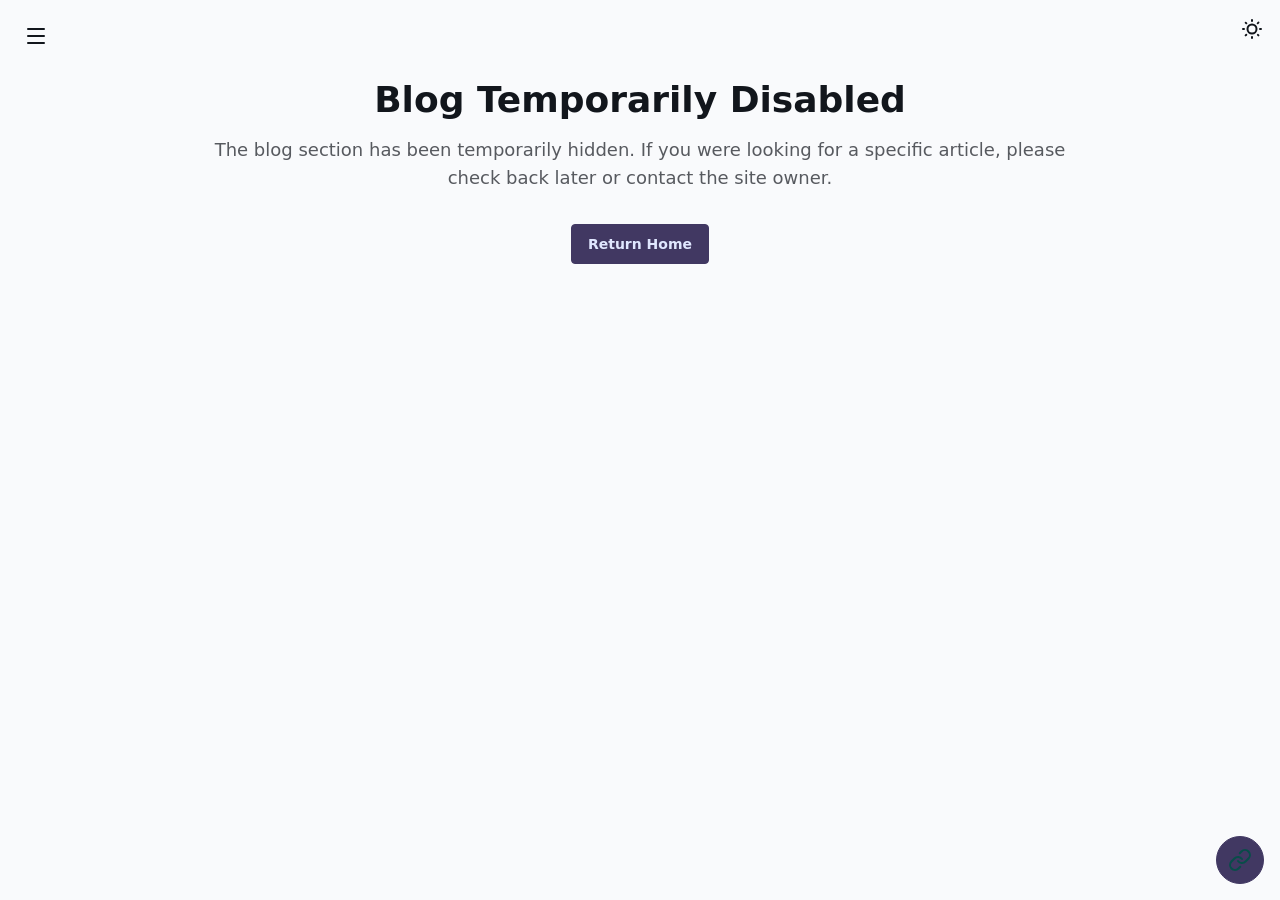
==== commit 4460dc2b: "Deploy creative site - 14e0f3cc46bf00f0b089149b5326a56eda81fe1c ross-kirk/mainpage-bloomfolio@14e0f3" ====
--- a/blog/index.html
+++ b/blog/index.html
@@ -1,6 +1,4 @@
-<!DOCTYPE html><html lang="en" data-astro-transition-scope="astro-smooz4hq-1"> <head><meta charset="UTF-8"><meta name="viewport" content="width=device-width"><meta name="description" content="Read my latest blog posts and articles"><link rel="icon" type="image/svg+xml" href="/favicon.svg"><meta name="generator" content="Astro v5.18.2"><title>Blog - Bloomfolio</title><!-- View Transitions --><meta name="astro-view-transitions-enabled" content="true"><meta name="astro-view-transitions-fallback" content="animate"><script type="module" src="/_astro/ClientRouter.astro_astro_type_script_index_0_lang.CDGfc0hd.js"></script><!-- Open Graph / Social Media --><meta property="og:title" content="Blog - Bloomfolio"><meta property="og:description" content="Read my latest blog posts and articles"><meta property="og:type" content="website"><meta property="og:url" content="http://localhost:4323"><meta property="og:image" content="http://localhost:4323/images/og_home.png"><!-- Twitter --><meta name="twitter:card" content="summary_large_image"><meta name="twitter:title" content="Blog - Bloomfolio"><meta name="twitter:description" content="Read my latest blog posts and articles"><meta name="twitter:image" content="http://localhost:4323/images/og_home.png"><!-- TikTok Embed Script --><script async src="https://www.tiktok.com/embed.js"></script><link rel="stylesheet" href="/_astro/_slug_.BrUccYA_.css">
-<style>.skill-token[data-astro-cid-sidjayen]{display:inline-flex;align-items:center;min-height:1.65rem;border:1px solid color-mix(in srgb,var(--color-base-content) 14%,transparent);border-radius:.25rem;padding:.15rem .5rem;color:color-mix(in srgb,var(--color-base-content) 76%,transparent);font-size:.78rem;font-weight:600;line-height:1}
-</style><style>[data-astro-transition-scope="astro-smooz4hq-1"] { view-transition-name: astro-smooz4hq-1; }@layer astro { ::view-transition-old(astro-smooz4hq-1) { 
+<!DOCTYPE html><html lang="en" data-astro-transition-scope="astro-smooz4hq-1"> <head><meta charset="UTF-8"><meta name="viewport" content="width=device-width"><meta name="description" content="This blog has been stubbed out."><link rel="icon" type="image/svg+xml" href="/favicon.svg"><meta name="generator" content="Astro v5.18.2"><title>Blog (Disabled)</title><!-- View Transitions --><meta name="astro-view-transitions-enabled" content="true"><meta name="astro-view-transitions-fallback" content="animate"><script type="module" src="/_astro/ClientRouter.astro_astro_type_script_index_0_lang.CDGfc0hd.js"></script><!-- Open Graph / Social Media --><meta property="og:title" content="Blog (Disabled)"><meta property="og:description" content="This blog has been stubbed out."><meta property="og:type" content="website"><meta property="og:url" content="http://localhost:4323"><meta property="og:image" content="http://localhost:4323/images/og_home.png"><!-- Twitter --><meta name="twitter:card" content="summary_large_image"><meta name="twitter:title" content="Blog (Disabled)"><meta name="twitter:description" content="This blog has been stubbed out."><meta name="twitter:image" content="http://localhost:4323/images/og_home.png"><!-- TikTok Embed Script --><script async src="https://www.tiktok.com/embed.js"></script><link rel="stylesheet" href="/_astro/_slug_.1H7FJr--.css"><style>[data-astro-transition-scope="astro-smooz4hq-1"] { view-transition-name: astro-smooz4hq-1; }@layer astro { ::view-transition-old(astro-smooz4hq-1) { 
 	animation-duration: 0.3s;
 	animation-timing-function: ease-in-out;
 	animation-fill-mode: forwards;
@@ -63,19 +61,8 @@
 
   // Run after view transitions
   document.addEventListener('astro:after-swap', setTheme);
-</script> </div>  <main class="max-w-6xl mx-auto px-4 py-20"> <!-- Header --> <div class="text-center mb-16"> <h1 class="text-5xl font-bold mb-4">Blog</h1> <p class="text-xl text-base-content/70">
-Thoughts, stories, and ideas about development, design, and technology.
-</p> </div> <!-- Back to Home --> <div class="mb-8"> <a href="/" class="btn btn-ghost btn-sm"> <svg xmlns="http://www.w3.org/2000/svg" width="20" height="20" viewBox="0 0 24 24" fill="none" stroke="currentColor" stroke-width="2" stroke-linecap="round" stroke-linejoin="round"> <path d="m15 18-6-6 6-6"></path> </svg>
-Back to Home
-</a> </div> <!-- Blog Posts Grid --> <div class="grid grid-cols-1 md:grid-cols-2 lg:grid-cols-3 gap-8"> <article class="card bg-base-100 shadow-xl hover:shadow-2xl transition-shadow"> <figure class="aspect-video"> <img src="/_astro/placeholder-blog.uGWndONp_1X0ad7.svg" alt="Markdown &#38; MDX Guide" loading="lazy" decoding="async" fetchpriority="auto" width="600" height="400" class="w-full h-full object-cover"> </figure> <div class="card-body"> <time class="text-sm text-base-content/60"> November 3, 2025 </time> <h2 class="card-title hover:text-primary transition-colors"> <a href="/blog/guides/markdown-guide">Markdown &amp; MDX Guide</a> </h2> <p class="text-base-content/80">Master Markdown syntax and MDX features in Bloomfolio. Learn how to create rich, formatted content with embedded media components.</p> <div class="flex flex-wrap gap-2 mt-2"> <span class="skill-token" data-astro-cid-sidjayen>Guide</span> <span class="skill-token" data-astro-cid-sidjayen>Markdown</span> <span class="skill-token" data-astro-cid-sidjayen>MDX</span> <span class="skill-token" data-astro-cid-sidjayen>Writing</span>  </div> <div class="card-actions justify-end mt-4"> <a href="/blog/guides/markdown-guide" class="btn btn-primary btn-sm">
-Read More
-</a> </div> </div> </article><article class="card bg-base-100 shadow-xl hover:shadow-2xl transition-shadow"> <figure class="aspect-video"> <img src="/_astro/placeholder-blog.uGWndONp_1X0ad7.svg" alt="Content Collections Guide" loading="lazy" decoding="async" fetchpriority="auto" width="600" height="400" class="w-full h-full object-cover"> </figure> <div class="card-body"> <time class="text-sm text-base-content/60"> November 2, 2025 </time> <h2 class="card-title hover:text-primary transition-colors"> <a href="/blog/guides/content-collections-guide">Content Collections Guide</a> </h2> <p class="text-base-content/80">Learn how to create and manage content in Bloomfolio using Astro&#39;s Content Collections. Complete schemas and examples for all 6 collection types.</p> <div class="flex flex-wrap gap-2 mt-2"> <span class="skill-token" data-astro-cid-sidjayen>Guide</span> <span class="skill-token" data-astro-cid-sidjayen>Content</span> <span class="skill-token" data-astro-cid-sidjayen>Collections</span>  </div> <div class="card-actions justify-end mt-4"> <a href="/blog/guides/content-collections-guide" class="btn btn-primary btn-sm">
-Read More
-</a> </div> </div> </article><article class="card bg-base-100 shadow-xl hover:shadow-2xl transition-shadow"> <figure class="aspect-video"> <img src="/_astro/placeholder-blog.uGWndONp_1X0ad7.svg" alt="Bloomfolio Complete Guide: Building Your Portfolio" loading="lazy" decoding="async" fetchpriority="auto" width="600" height="400" class="w-full h-full object-cover"> </figure> <div class="card-body"> <time class="text-sm text-base-content/60"> November 1, 2025 </time> <h2 class="card-title hover:text-primary transition-colors"> <a href="/blog/guides/bloomfolio-complete-guide">Bloomfolio Complete Guide: Building Your Portfolio</a> </h2> <p class="text-base-content/80">A comprehensive guide to customizing and deploying your Bloomfolio portfolio template. Learn about configuration, components, content collections, and deployment.</p> <div class="flex flex-wrap gap-2 mt-2"> <span class="skill-token" data-astro-cid-sidjayen>Guide</span> <span class="skill-token" data-astro-cid-sidjayen>Documentation</span> <span class="skill-token" data-astro-cid-sidjayen>Astro</span> <span class="skill-token" data-astro-cid-sidjayen>Portfolio</span>  </div> <div class="card-actions justify-end mt-4"> <a href="/blog/guides/bloomfolio-complete-guide" class="btn btn-primary btn-sm">
-Read More
-</a> </div> </div> </article><article class="card bg-base-100 shadow-xl hover:shadow-2xl transition-shadow"> <figure class="aspect-video"> <img src="/_astro/blog_post.BPIRZdsn_Z23eTVS.webp" alt="Welcome to My Blog" loading="lazy" decoding="async" fetchpriority="auto" width="600" height="400" class="w-full h-full object-cover"> </figure> <div class="card-body"> <time class="text-sm text-base-content/60"> October 30, 2025 </time> <h2 class="card-title hover:text-primary transition-colors"> <a href="/blog/welcome-post">Welcome to My Blog</a> </h2> <p class="text-base-content/80">An introduction to my blog where I&#39;ll share thoughts on web development, design, and technology.</p> <div class="flex flex-wrap gap-2 mt-2"> <span class="skill-token" data-astro-cid-sidjayen>Introduction</span> <span class="skill-token" data-astro-cid-sidjayen>Web Development</span>  </div> <div class="card-actions justify-end mt-4"> <a href="/blog/welcome-post" class="btn btn-primary btn-sm">
-Read More
-</a> </div> </div> </article><article class="card bg-base-100 shadow-xl hover:shadow-2xl transition-shadow"> <figure class="aspect-video"> <img src="/_astro/placeholder-blog.uGWndONp_1X0ad7.svg" alt="Rich Media Embeds in MDX" loading="lazy" decoding="async" fetchpriority="auto" width="600" height="400" class="w-full h-full object-cover"> </figure> <div class="card-body"> <time class="text-sm text-base-content/60"> October 31, 2024 </time> <h2 class="card-title hover:text-primary transition-colors"> <a href="/blog/embed-examples">Rich Media Embeds in MDX</a> </h2> <p class="text-base-content/80">Learn how to embed Spotify, YouTube, and Twitter content directly in your blog posts using MDX components.</p> <div class="flex flex-wrap gap-2 mt-2"> <span class="skill-token" data-astro-cid-sidjayen>MDX</span> <span class="skill-token" data-astro-cid-sidjayen>Tutorial</span> <span class="skill-token" data-astro-cid-sidjayen>Media Embeds</span>  </div> <div class="card-actions justify-end mt-4"> <a href="/blog/embed-examples" class="btn btn-primary btn-sm">
-Read More
-</a> </div> </div> </article> </div> </main>  <div class="fab fab-flower"> <!-- a focusable div with tabindex is necessary to work on all browsers. role="button" is necessary for accessibility --> <div class="tooltip tooltip-top" data-tip="More links"> <div tabindex="0" role="button" class="btn btn-lg btn-accent btn-circle"> <svg xmlns="http://www.w3.org/2000/svg" width="24" height="24" viewBox="0 0 24 24" fill="none" stroke="currentColor" stroke-width="2" stroke-linecap="round" stroke-linejoin="round" class="lucide lucide-link size-6"> <path d="M10 13a5 5 0 0 0 7.54.54l3-3a5 5 0 0 0-7.07-7.07l-1.72 1.71"></path><path d="M14 11a5 5 0 0 0-7.54-.54l-3 3a5 5 0 0 0 7.07 7.07l1.71-1.71"></path>  </svg> </div> </div> <!-- Main Action button replaces the original button when FAB is open --> <div class="fab-close">
-Close <span class="btn btn-circle btn-lg btn-error">✕</span> </div> <!-- buttons that show up when FAB is open --> <div class="tooltip tooltip-left" data-tip="Bloomfolio Guide"> <a href="/blog/guides/bloomfolio-complete-guide" class="btn btn-lg btn-circle"> <svg xmlns="http://www.w3.org/2000/svg" width="24" height="24" viewBox="0 0 24 24" fill="none" stroke="currentColor" stroke-width="2" stroke-linecap="round" stroke-linejoin="round" class="lucide lucide-flower-2 size-5"> <path d="M12 5a3 3 0 1 1 3 3m-3-3a3 3 0 1 0-3 3m3-3v1M9 8a3 3 0 1 0 3 3M9 8h1m5 0a3 3 0 1 1-3 3m3-3h-1m-2 3v-1"></path><circle cx="12" cy="8" r="2"></circle><path d="M12 10v12"></path><path d="M12 22c4.2 0 7-1.667 7-5-4.2 0-7 1.667-7 5Z"></path><path d="M12 22c-4.2 0-7-1.667-7-5 4.2 0 7 1.667 7 5Z"></path>  </svg> </a> </div><div class="tooltip tooltip-left" data-tip="Content Guide"> <a href="/blog/guides/content-collections-guide" class="btn btn-lg btn-circle"> <svg xmlns="http://www.w3.org/2000/svg" width="24" height="24" viewBox="0 0 24 24" fill="none" stroke="currentColor" stroke-width="2" stroke-linecap="round" stroke-linejoin="round" class="lucide lucide-book-open size-5"> <path d="M12 7v14"></path><path d="M3 18a1 1 0 0 1-1-1V4a1 1 0 0 1 1-1h5a4 4 0 0 1 4 4 4 4 0 0 1 4-4h5a1 1 0 0 1 1 1v13a1 1 0 0 1-1 1h-6a3 3 0 0 0-3 3 3 3 0 0 0-3-3z"></path>  </svg> </a> </div><div class="tooltip tooltip-left" data-tip="Markdown Guide"> <a href="/blog/guides/markdown-guide" class="btn btn-lg btn-circle"> <svg xmlns="http://www.w3.org/2000/svg" width="24" height="24" viewBox="0 0 24 24" fill="none" stroke="currentColor" stroke-width="2" stroke-linecap="round" stroke-linejoin="round" class="lucide lucide-file-text size-5"> <path d="M6 22a2 2 0 0 1-2-2V4a2 2 0 0 1 2-2h8a2.4 2.4 0 0 1 1.704.706l3.588 3.588A2.4 2.4 0 0 1 20 8v12a2 2 0 0 1-2 2z"></path><path d="M14 2v5a1 1 0 0 0 1 1h5"></path><path d="M10 9H8"></path><path d="M16 13H8"></path><path d="M16 17H8"></path>  </svg> </a> </div><div class="tooltip tooltip-left" data-tip="GitHub Repo"> <a href="https://github.com/lauroguedes/bloomfolio" class="btn btn-lg btn-circle"> <svg xmlns="http://www.w3.org/2000/svg" width="24" height="24" viewBox="0 0 24 24" fill="none" stroke="currentColor" stroke-width="2" stroke-linecap="round" stroke-linejoin="round" class="lucide lucide-code-xml size-5"> <path d="m18 16 4-4-4-4"></path><path d="m6 8-4 4 4 4"></path><path d="m14.5 4-5 16"></path>  </svg> </a> </div> </div> <!-- Smooth Scroll -->  </body> </html>+</script> </div>  <main class="max-w-4xl mx-auto px-4 py-20 text-center"> <h1 class="text-4xl font-bold mb-4">Blog Temporarily Disabled</h1> <p class="text-lg text-base-content/70 mb-8">
+The blog section has been temporarily hidden. If you were looking for a
+      specific article, please check back later or contact the site owner.
+</p> <a href="/" class="btn btn-primary">Return Home</a> </main>  <div class="fab fab-flower"> <!-- a focusable div with tabindex is necessary to work on all browsers. role="button" is necessary for accessibility --> <div class="tooltip tooltip-top" data-tip="More links"> <div tabindex="0" role="button" class="btn btn-lg btn-accent btn-circle"> <svg xmlns="http://www.w3.org/2000/svg" width="24" height="24" viewBox="0 0 24 24" fill="none" stroke="currentColor" stroke-width="2" stroke-linecap="round" stroke-linejoin="round" class="lucide lucide-link size-6"> <path d="M10 13a5 5 0 0 0 7.54.54l3-3a5 5 0 0 0-7.07-7.07l-1.72 1.71"></path><path d="M14 11a5 5 0 0 0-7.54-.54l-3 3a5 5 0 0 0 7.07 7.07l1.71-1.71"></path>  </svg> </div> </div> <!-- Main Action button replaces the original button when FAB is open --> <div class="fab-close">
+Close <span class="btn btn-circle btn-lg btn-error">✕</span> </div> <!-- buttons that show up when FAB is open --> <div class="tooltip tooltip-left" data-tip="Bloomfolio Guide"> <a href="/blog/guides/bloomfolio-complete-guide" class="btn btn-lg btn-circle"> <svg xmlns="http://www.w3.org/2000/svg" width="24" height="24" viewBox="0 0 24 24" fill="none" stroke="currentColor" stroke-width="2" stroke-linecap="round" stroke-linejoin="round" class="lucide lucide-flower-2 size-5"> <path d="M12 5a3 3 0 1 1 3 3m-3-3a3 3 0 1 0-3 3m3-3v1M9 8a3 3 0 1 0 3 3M9 8h1m5 0a3 3 0 1 1-3 3m3-3h-1m-2 3v-1"></path><circle cx="12" cy="8" r="2"></circle><path d="M12 10v12"></path><path d="M12 22c4.2 0 7-1.667 7-5-4.2 0-7 1.667-7 5Z"></path><path d="M12 22c-4.2 0-7-1.667-7-5 4.2 0 7 1.667 7 5Z"></path>  </svg> </a> </div><div class="tooltip tooltip-left" data-tip="Content Guide"> <a href="/blog/guides/content-collections-guide" class="btn btn-lg btn-circle"> <svg xmlns="http://www.w3.org/2000/svg" width="24" height="24" viewBox="0 0 24 24" fill="none" stroke="currentColor" stroke-width="2" stroke-linecap="round" stroke-linejoin="round" class="lucide lucide-book-open size-5"> <path d="M12 7v14"></path><path d="M3 18a1 1 0 0 1-1-1V4a1 1 0 0 1 1-1h5a4 4 0 0 1 4 4 4 4 0 0 1 4-4h5a1 1 0 0 1 1 1v13a1 1 0 0 1-1 1h-6a3 3 0 0 0-3 3 3 3 0 0 0-3-3z"></path>  </svg> </a> </div><div class="tooltip tooltip-left" data-tip="Markdown Guide"> <a href="/blog/guides/markdown-guide" class="btn btn-lg btn-circle"> <svg xmlns="http://www.w3.org/2000/svg" width="24" height="24" viewBox="0 0 24 24" fill="none" stroke="currentColor" stroke-width="2" stroke-linecap="round" stroke-linejoin="round" class="lucide lucide-file-text size-5"> <path d="M6 22a2 2 0 0 1-2-2V4a2 2 0 0 1 2-2h8a2.4 2.4 0 0 1 1.704.706l3.588 3.588A2.4 2.4 0 0 1 20 8v12a2 2 0 0 1-2 2z"></path><path d="M14 2v5a1 1 0 0 0 1 1h5"></path><path d="M10 9H8"></path><path d="M16 13H8"></path><path d="M16 17H8"></path>  </svg> </a> </div><div class="tooltip tooltip-left" data-tip="GitHub Repo"> <a href="https://github.com/lauroguedes/bloomfolio" class="btn btn-lg btn-circle"> <svg xmlns="http://www.w3.org/2000/svg" width="24" height="24" viewBox="0 0 24 24" fill="none" stroke="currentColor" stroke-width="2" stroke-linecap="round" stroke-linejoin="round" class="lucide lucide-code-xml size-5"> <path d="m18 16 4-4-4-4"></path><path d="m6 8-4 4 4 4"></path><path d="m14.5 4-5 16"></path>  </svg> </a> </div> </div> <!-- Smooth Scroll -->  </body> </html> 
